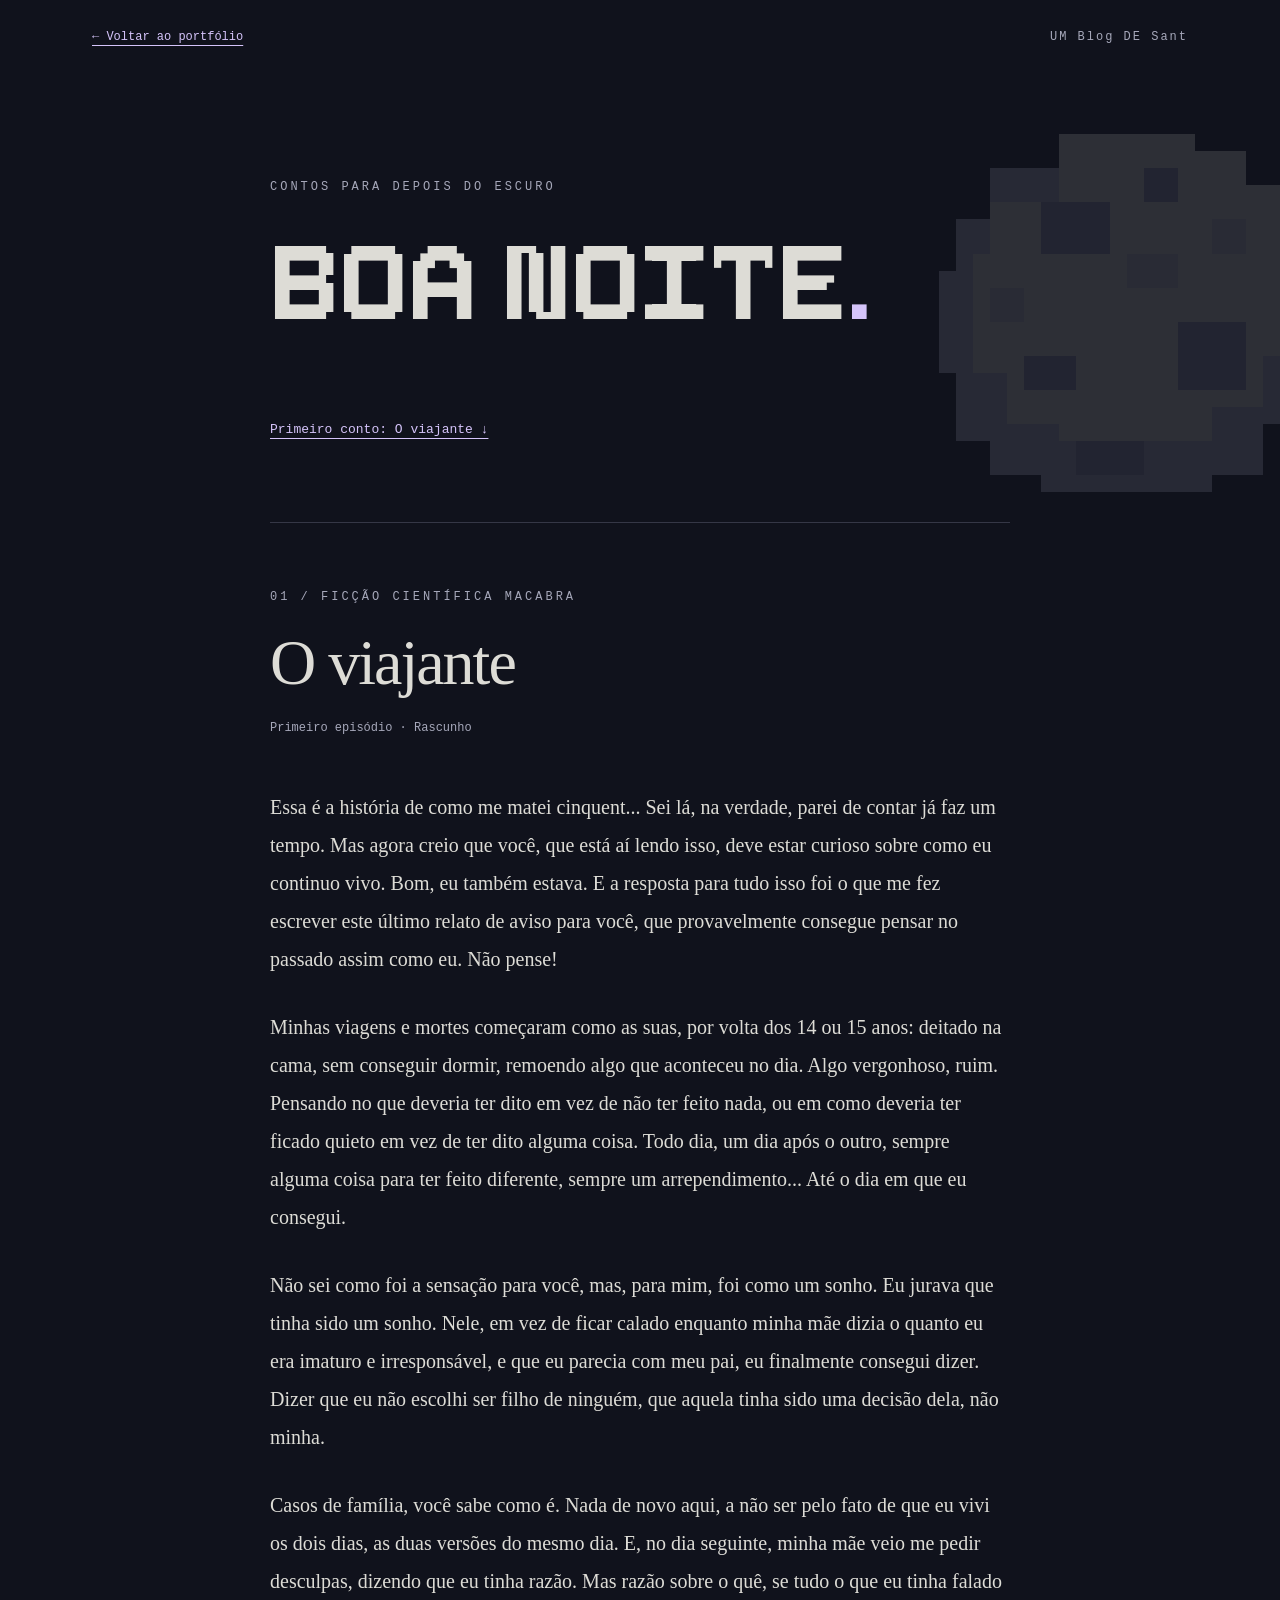
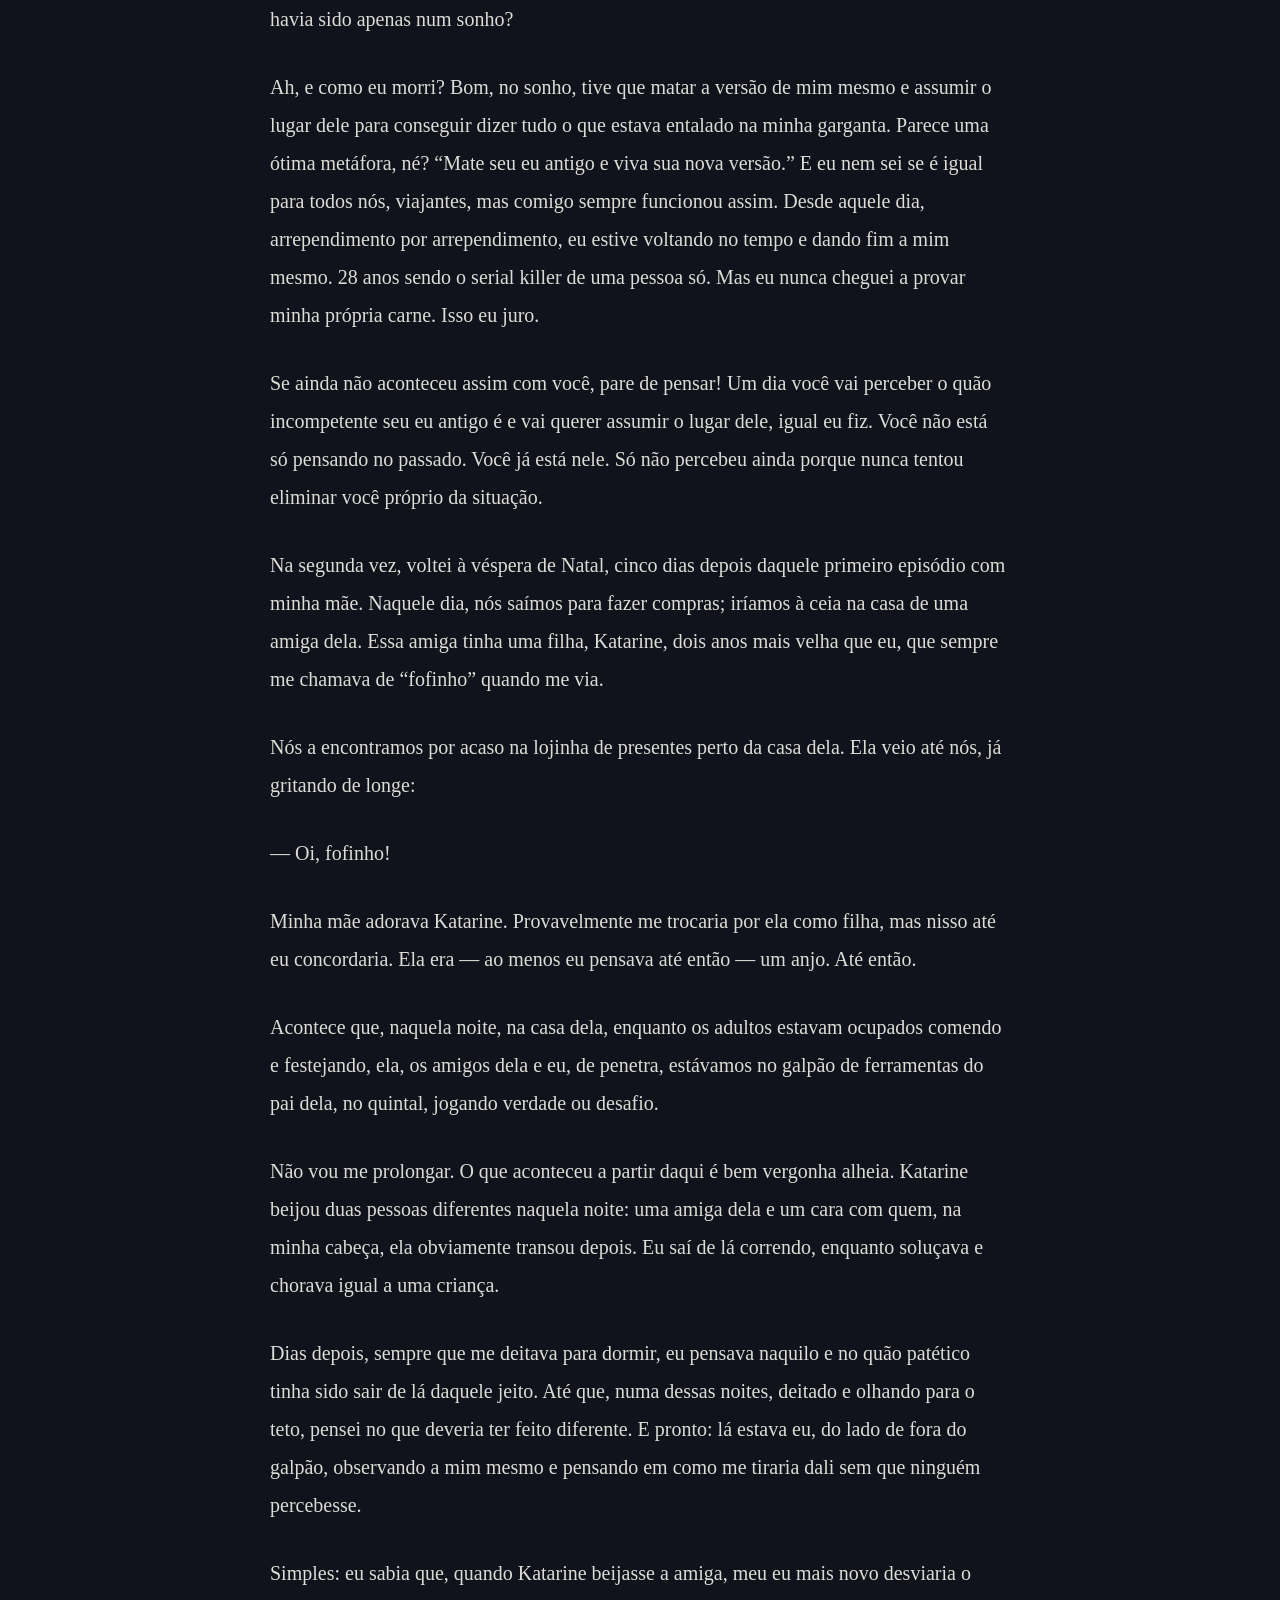
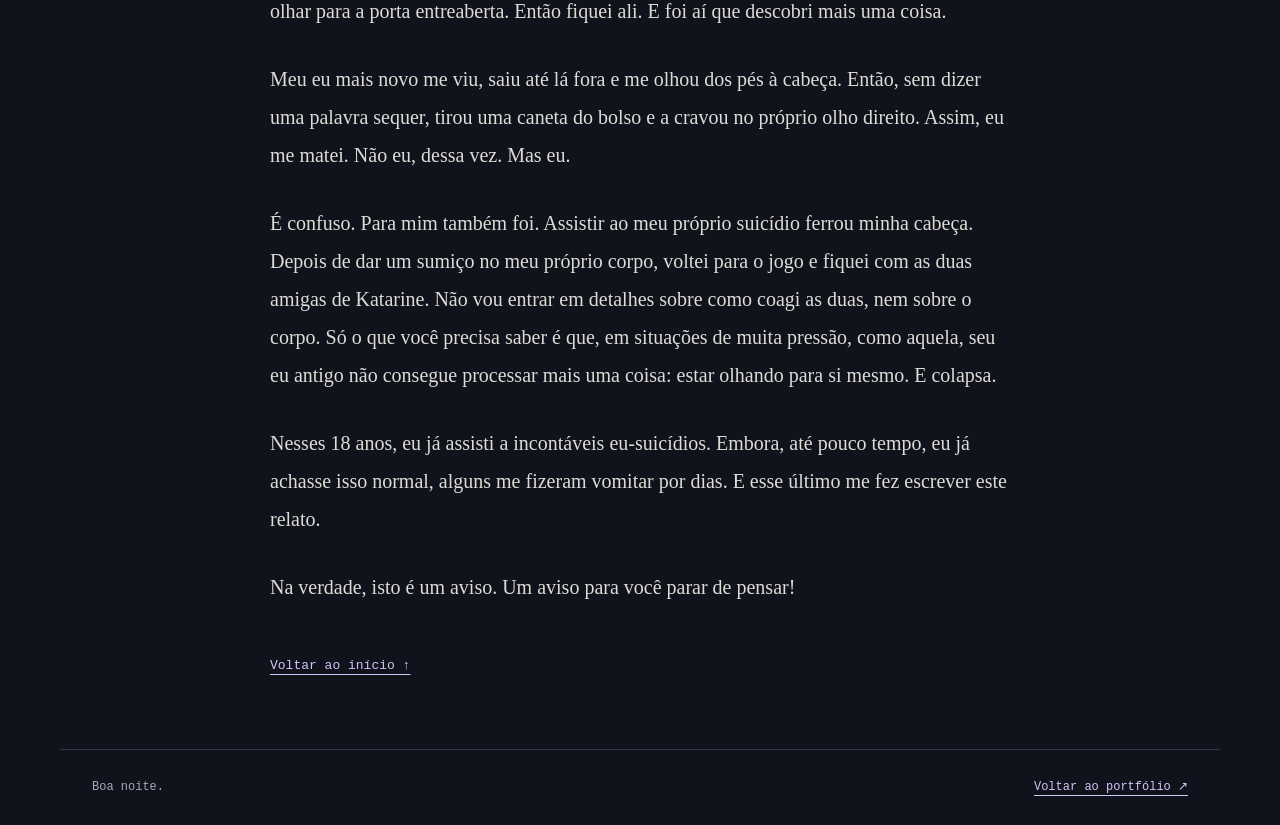
==== blog/index.html @ 8300ffef "Separação de arquivos do blog para uma pasta específica." ====
<!doctype html>
<html lang="pt-BR">
  <head>
    <meta charset="utf-8">
    <meta name="viewport" content="width=device-width, initial-scale=1">
    <meta name="description" content="Boa noite — Blog pessoal de contos de Sant.">
    <title>Boa noite — O viajante</title>
    <link rel="stylesheet" href="blog.css">
  </head>
  <body id="topo">
    <!-- Lua decorativa desenhada em blocos, sem imagem externa. -->
    <svg class="moon" viewBox="0 0 24 24" aria-hidden="true" shape-rendering="crispEdges">
      <path fill="#b7b9cb" d="M8 1h8v1h3v2h2v3h1v3h1v5h-1v3h-2v3h-3v1H7v-1H4v-2H2v-4H1V9h1V6h2V3h4z"/>
      <path fill="#e0dfd6" d="M8 1h8v1h3v2h2v3h1v7h-2v3h-3v2H8v-1H5v-3H3V8h1V5h4z"/>
      <path fill="#9295af" d="M7 5h4v3H7zm8 7h4v4h-4zM6 14h3v2H6zm7-11h2v2h-2zM9 19h4v2H9z"/>
      <path fill="#c4c4ce" d="M12 8h3v2h-3zM4 10h2v2H4zm13-4h2v2h-2z"/>
    </svg>
    <header class="blog-header">
      <a href="../index.html#work">← Voltar ao portfólio</a>
      <span>UM Blog DE <span id="blogAuthor">Sant</span></span>
    </header>
    <main>
      <section class="blog-intro" aria-labelledby="blogTitle">
        <p class="eyebrow">CONTOS PARA DEPOIS DO ESCURO</p>
        <h1 id="blogTitle">Boa noite<span aria-hidden="true">.</span></h1>
        <!-- Descrição do Blog: escreva seu texto dentro do parágrafo abaixo. -->
        <p id="blogDescription" class="blog-description"></p>
        <a class="read-link" href="#o-viajante">Primeiro conto: O viajante ↓</a>
      </section>
      <article id="o-viajante" aria-labelledby="storyTitle">
        <header class="story-header">
          <p class="eyebrow">01 / FICÇÃO CIENTÍFICA MACABRA</p>
          <h2 id="storyTitle">O viajante</h2>
          <p class="story-status">Primeiro episódio · Rascunho</p>
        </header>
        <div class="story-body">
          <p>Essa é a história de como me matei cinquent... Sei lá, na verdade, parei de contar já faz um tempo. Mas agora creio que você, que está aí lendo isso, deve estar curioso sobre como eu continuo vivo. Bom, eu também estava. E a resposta para tudo isso foi o que me fez escrever este último relato de aviso para você, que provavelmente consegue pensar no passado assim como eu. Não pense!</p>
          <p>Minhas viagens e mortes começaram como as suas, por volta dos 14 ou 15 anos: deitado na cama, sem conseguir dormir, remoendo algo que aconteceu no dia. Algo vergonhoso, ruim. Pensando no que deveria ter dito em vez de não ter feito nada, ou em como deveria ter ficado quieto em vez de ter dito alguma coisa. Todo dia, um dia após o outro, sempre alguma coisa para ter feito diferente, sempre um arrependimento... Até o dia em que eu consegui.</p>
          <p>Não sei como foi a sensação para você, mas, para mim, foi como um sonho. Eu jurava que tinha sido um sonho. Nele, em vez de ficar calado enquanto minha mãe dizia o quanto eu era imaturo e irresponsável, e que eu parecia com meu pai, eu finalmente consegui dizer. Dizer que eu não escolhi ser filho de ninguém, que aquela tinha sido uma decisão dela, não minha.</p>
          <p>Casos de família, você sabe como é. Nada de novo aqui, a não ser pelo fato de que eu vivi os dois dias, as duas versões do mesmo dia. E, no dia seguinte, minha mãe veio me pedir desculpas, dizendo que eu tinha razão. Mas razão sobre o quê, se tudo o que eu tinha falado havia sido apenas num sonho?</p>
          <p>Ah, e como eu morri? Bom, no sonho, tive que matar a versão de mim mesmo e assumir o lugar dele para conseguir dizer tudo o que estava entalado na minha garganta. Parece uma ótima metáfora, né? “Mate seu eu antigo e viva sua nova versão.” E eu nem sei se é igual para todos nós, viajantes, mas comigo sempre funcionou assim. Desde aquele dia, arrependimento por arrependimento, eu estive voltando no tempo e dando fim a mim mesmo. 28 anos sendo o serial killer de uma pessoa só. Mas eu nunca cheguei a provar minha própria carne. Isso eu juro.</p>
          <p>Se ainda não aconteceu assim com você, pare de pensar! Um dia você vai perceber o quão incompetente seu eu antigo é e vai querer assumir o lugar dele, igual eu fiz. Você não está só pensando no passado. Você já está nele. Só não percebeu ainda porque nunca tentou eliminar você próprio da situação.</p>
          <p>Na segunda vez, voltei à véspera de Natal, cinco dias depois daquele primeiro episódio com minha mãe. Naquele dia, nós saímos para fazer compras; iríamos à ceia na casa de uma amiga dela. Essa amiga tinha uma filha, Katarine, dois anos mais velha que eu, que sempre me chamava de “fofinho” quando me via.</p>
          <p>Nós a encontramos por acaso na lojinha de presentes perto da casa dela. Ela veio até nós, já gritando de longe:</p>
          <p>— Oi, fofinho!</p>
          <p>Minha mãe adorava Katarine. Provavelmente me trocaria por ela como filha, mas nisso até eu concordaria. Ela era — ao menos eu pensava até então — um anjo. Até então.</p>
          <p>Acontece que, naquela noite, na casa dela, enquanto os adultos estavam ocupados comendo e festejando, ela, os amigos dela e eu, de penetra, estávamos no galpão de ferramentas do pai dela, no quintal, jogando verdade ou desafio.</p>
          <p>Não vou me prolongar. O que aconteceu a partir daqui é bem vergonha alheia. Katarine beijou duas pessoas diferentes naquela noite: uma amiga dela e um cara com quem, na minha cabeça, ela obviamente transou depois. Eu saí de lá correndo, enquanto soluçava e chorava igual a uma criança.</p>
          <p>Dias depois, sempre que me deitava para dormir, eu pensava naquilo e no quão patético tinha sido sair de lá daquele jeito. Até que, numa dessas noites, deitado e olhando para o teto, pensei no que deveria ter feito diferente. E pronto: lá estava eu, do lado de fora do galpão, observando a mim mesmo e pensando em como me tiraria dali sem que ninguém percebesse.</p>
          <p>Simples: eu sabia que, quando Katarine beijasse a amiga, meu eu mais novo desviaria o olhar para a porta entreaberta. Então fiquei ali. E foi aí que descobri mais uma coisa.</p>
          <p>Meu eu mais novo me viu, saiu até lá fora e me olhou dos pés à cabeça. Então, sem dizer uma palavra sequer, tirou uma caneta do bolso e a cravou no próprio olho direito. Assim, eu me matei. Não eu, dessa vez. Mas eu.</p>
          <p>É confuso. Para mim também foi. Assistir ao meu próprio suicídio ferrou minha cabeça. Depois de dar um sumiço no meu próprio corpo, voltei para o jogo e fiquei com as duas amigas de Katarine. Não vou entrar em detalhes sobre como coagi as duas, nem sobre o corpo. Só o que você precisa saber é que, em situações de muita pressão, como aquela, seu eu antigo não consegue processar mais uma coisa: estar olhando para si mesmo. E colapsa.</p>
          <p>Nesses 18 anos, eu já assisti a incontáveis eu-suicídios. Embora, até pouco tempo, eu já achasse isso normal, alguns me fizeram vomitar por dias. E esse último me fez escrever este relato.</p>
          <p>Na verdade, isto é um aviso. Um aviso para você parar de pensar!</p>
        </div>
        <a class="read-link" href="#topo">Voltar ao início ↑</a>
      </article>
    </main>
    <footer>Boa noite. <a href="../index.html#work">Voltar ao portfólio ↗</a></footer>
    <script src="../content.js"></script>
    <script src="blog.js"></script>
  </body>
</html>
---- blog/blog.css ----
/* Identidade noturna do Blog, independente dos temas do portfólio. */
@font-face {
  font-family: 'Pixeboy';
  src: url('../fonts/Pixeboy.ttf') format('truetype');
  font-display: swap;
}
:root {
  color-scheme: dark;
  --night: #10121c;
  --text: #dddcd6;
  --muted: #a6a8ba;
  --accent: #d5c4fa;
}
* {
  box-sizing: border-box;
}
html {
  scroll-padding-top: 30px;
}
body {
  margin: 0;
  background: var(--night);
  color: var(--text);
  font-family: Georgia, 'Times New Roman', serif;
}
a {
  color: var(--accent);
  text-underline-offset: 5px;
}
a:hover {
  color: #fff;
}
a:focus-visible {
  outline: 2px solid var(--accent);
  outline-offset: 6px;
}
/* O SVG usa uma grade de 24 unidades e fica atrás de toda a leitura. */
.moon {
  position: fixed;
  width: clamp(200px, 32vw, 480px);
  top: 13vh;
  right: -4vw;
  opacity: .14;
  pointer-events: none;
  z-index: -1;
}
.blog-header,
footer {
  max-width: 1160px;
  margin: auto;
  padding: 28px 32px;
  display: flex;
  align-items: center;
  justify-content: space-between;
  gap: 24px;
  font: 12px/1.6 monospace;
}
.blog-header > span {
  color: var(--muted);
  letter-spacing: 2px;
}
main {
  width: min(100% - 48px, 740px);
  margin: auto;
}
.blog-intro {
  padding: 90px 0 80px;
}
.eyebrow {
  font: 12px/1.8 monospace;
  letter-spacing: 3px;
  color: var(--muted);
}
h1 {
  margin: 20px 0;
  font: 400 clamp(80px, 16vw, 146px)/.9 'Pixeboy', monospace;
  letter-spacing: 1px;
}
h1 span {
  color: var(--accent);
}
.blog-description {
  min-height: 32px;
  line-height: 1.8;
}
.read-link {
  display: inline-block;
  font: 13px/1.8 monospace;
}
article {
  padding: 52px 0 72px;
  border-top: 1px solid #353746;
}
h2 {
  margin: 18px 0;
  font-size: clamp(40px, 8vw, 64px);
  font-weight: 400;
  letter-spacing: -2px;
}
.story-status {
  color: var(--muted);
  font: 12px/1.8 monospace;
}
.story-body {
  margin: 48px 0;
  font-size: clamp(18px, 2vw, 20px);
  line-height: 1.9;
  overflow-wrap: break-word;
}
.story-body p {
  margin: 0 0 1.5em;
}
footer {
  border-top: 1px solid #353746;
  color: var(--muted);
}
@media (max-width: 600px) {
  .blog-header,
  footer {
    padding: 24px;
    align-items: flex-start;
    flex-direction: column;
    gap: 12px;
  }
  .blog-intro {
    padding: 64px 0 56px;
  }
  .moon {
    width: 240px;
    top: 130px;
    right: -70px;
  }
  .eyebrow {
    letter-spacing: 2px;
  }
}
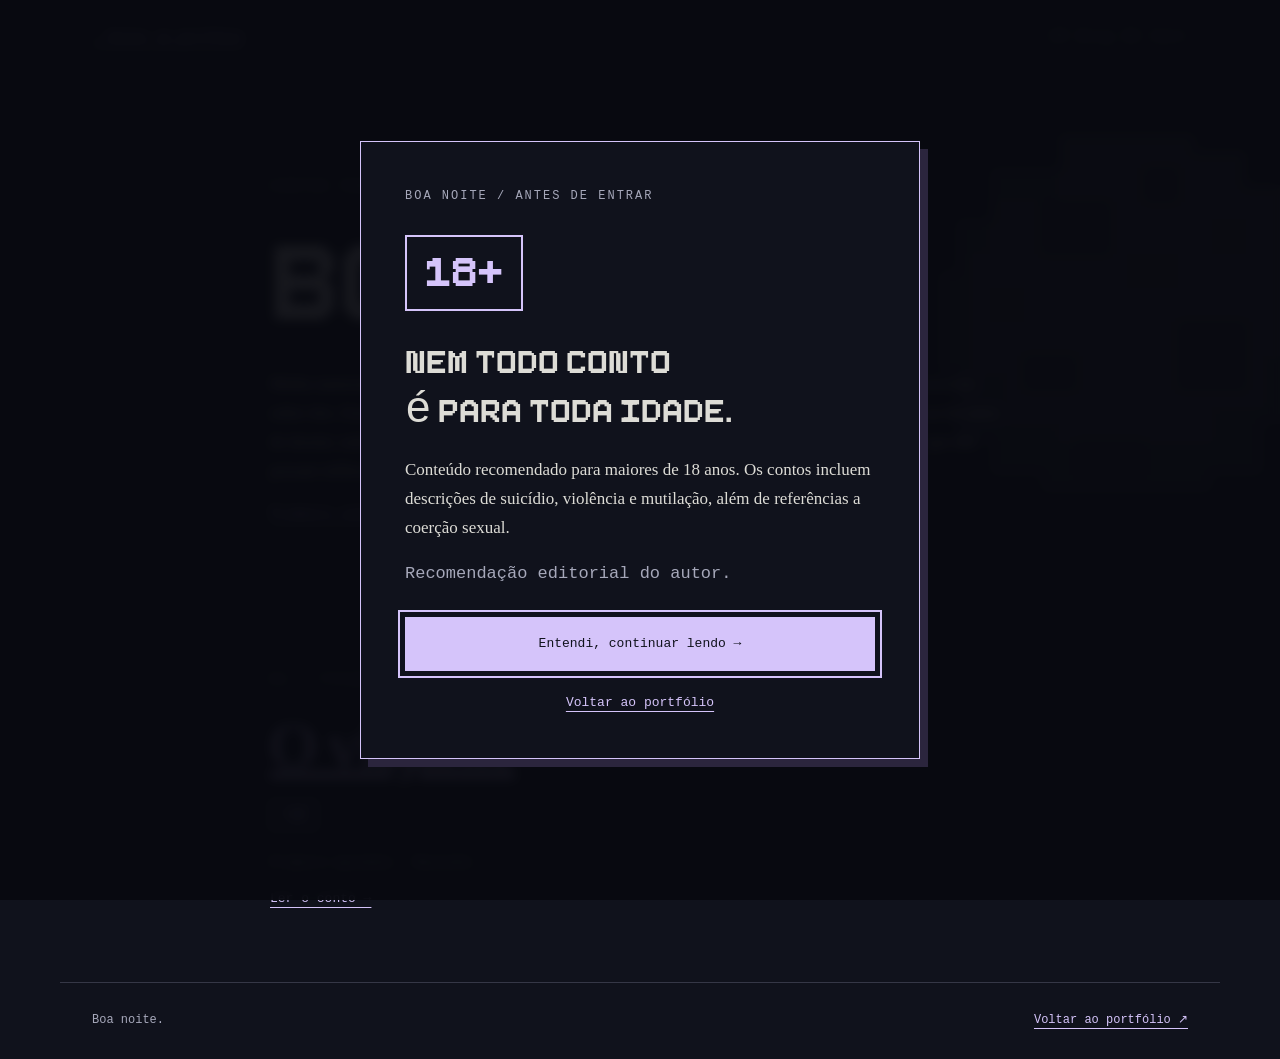
==== commit 6933b60f: "Ajuste de paginas e inserção de aviso de conteudo." ====
--- a/blog/index.html
+++ b/blog/index.html
@@ -4,7 +4,7 @@
     <meta charset="utf-8">
     <meta name="viewport" content="width=device-width, initial-scale=1">
     <meta name="description" content="Boa noite — Blog pessoal de contos de Sant.">
-    <title>Boa noite — O viajante</title>
+    <title>Boa noite — Blog de contos</title>
     <link rel="stylesheet" href="blog.css">
   </head>
   <body id="topo">
@@ -23,40 +23,35 @@
       <section class="blog-intro" aria-labelledby="blogTitle">
         <p class="eyebrow">CONTOS PARA DEPOIS DO ESCURO</p>
         <h1 id="blogTitle">Boa noite<span aria-hidden="true">.</span></h1>
-        <!-- Descrição do Blog: escreva seu texto dentro do parágrafo abaixo. -->
-        <p id="blogDescription" class="blog-description"></p>
-        <a class="read-link" href="#o-viajante">Primeiro conto: O viajante ↓</a>
+
+        <!-- Descrição do Blog -->
+
+        <p id="blogDescription" class="blog-description">Minha namorada sempre diz que meus sonhos parecem roteiros de filmes, então eu finalmente decidi escrever sobre eles. Este Blog é um espaço para compartilhar essas histórias. Peço por favor que tenha cuidado ao ler antes de dormir, tudo escrito aqui foi baseado em experiências reais, dentro de mim, e eu não posso garantir que não possam infiltrar em você tambem.</p>
+        <a class="read-link" href="o-viajante.html">Primeiro conto: O viajante →</a>
       </section>
       <article id="o-viajante" aria-labelledby="storyTitle">
         <header class="story-header">
           <p class="eyebrow">01 / FICÇÃO CIENTÍFICA MACABRA</p>
-          <h2 id="storyTitle">O viajante</h2>
+          <h2 id="storyTitle"><a href="o-viajante.html">O viajante</a></h2>
+          <p class="content-rating" aria-label="Recomendado para maiores de 18 anos">+18</p>
           <p class="story-status">Primeiro episódio · Rascunho</p>
         </header>
-        <div class="story-body">
-          <p>Essa é a história de como me matei cinquent... Sei lá, na verdade, parei de contar já faz um tempo. Mas agora creio que você, que está aí lendo isso, deve estar curioso sobre como eu continuo vivo. Bom, eu também estava. E a resposta para tudo isso foi o que me fez escrever este último relato de aviso para você, que provavelmente consegue pensar no passado assim como eu. Não pense!</p>
-          <p>Minhas viagens e mortes começaram como as suas, por volta dos 14 ou 15 anos: deitado na cama, sem conseguir dormir, remoendo algo que aconteceu no dia. Algo vergonhoso, ruim. Pensando no que deveria ter dito em vez de não ter feito nada, ou em como deveria ter ficado quieto em vez de ter dito alguma coisa. Todo dia, um dia após o outro, sempre alguma coisa para ter feito diferente, sempre um arrependimento... Até o dia em que eu consegui.</p>
-          <p>Não sei como foi a sensação para você, mas, para mim, foi como um sonho. Eu jurava que tinha sido um sonho. Nele, em vez de ficar calado enquanto minha mãe dizia o quanto eu era imaturo e irresponsável, e que eu parecia com meu pai, eu finalmente consegui dizer. Dizer que eu não escolhi ser filho de ninguém, que aquela tinha sido uma decisão dela, não minha.</p>
-          <p>Casos de família, você sabe como é. Nada de novo aqui, a não ser pelo fato de que eu vivi os dois dias, as duas versões do mesmo dia. E, no dia seguinte, minha mãe veio me pedir desculpas, dizendo que eu tinha razão. Mas razão sobre o quê, se tudo o que eu tinha falado havia sido apenas num sonho?</p>
-          <p>Ah, e como eu morri? Bom, no sonho, tive que matar a versão de mim mesmo e assumir o lugar dele para conseguir dizer tudo o que estava entalado na minha garganta. Parece uma ótima metáfora, né? “Mate seu eu antigo e viva sua nova versão.” E eu nem sei se é igual para todos nós, viajantes, mas comigo sempre funcionou assim. Desde aquele dia, arrependimento por arrependimento, eu estive voltando no tempo e dando fim a mim mesmo. 28 anos sendo o serial killer de uma pessoa só. Mas eu nunca cheguei a provar minha própria carne. Isso eu juro.</p>
-          <p>Se ainda não aconteceu assim com você, pare de pensar! Um dia você vai perceber o quão incompetente seu eu antigo é e vai querer assumir o lugar dele, igual eu fiz. Você não está só pensando no passado. Você já está nele. Só não percebeu ainda porque nunca tentou eliminar você próprio da situação.</p>
-          <p>Na segunda vez, voltei à véspera de Natal, cinco dias depois daquele primeiro episódio com minha mãe. Naquele dia, nós saímos para fazer compras; iríamos à ceia na casa de uma amiga dela. Essa amiga tinha uma filha, Katarine, dois anos mais velha que eu, que sempre me chamava de “fofinho” quando me via.</p>
-          <p>Nós a encontramos por acaso na lojinha de presentes perto da casa dela. Ela veio até nós, já gritando de longe:</p>
-          <p>— Oi, fofinho!</p>
-          <p>Minha mãe adorava Katarine. Provavelmente me trocaria por ela como filha, mas nisso até eu concordaria. Ela era — ao menos eu pensava até então — um anjo. Até então.</p>
-          <p>Acontece que, naquela noite, na casa dela, enquanto os adultos estavam ocupados comendo e festejando, ela, os amigos dela e eu, de penetra, estávamos no galpão de ferramentas do pai dela, no quintal, jogando verdade ou desafio.</p>
-          <p>Não vou me prolongar. O que aconteceu a partir daqui é bem vergonha alheia. Katarine beijou duas pessoas diferentes naquela noite: uma amiga dela e um cara com quem, na minha cabeça, ela obviamente transou depois. Eu saí de lá correndo, enquanto soluçava e chorava igual a uma criança.</p>
-          <p>Dias depois, sempre que me deitava para dormir, eu pensava naquilo e no quão patético tinha sido sair de lá daquele jeito. Até que, numa dessas noites, deitado e olhando para o teto, pensei no que deveria ter feito diferente. E pronto: lá estava eu, do lado de fora do galpão, observando a mim mesmo e pensando em como me tiraria dali sem que ninguém percebesse.</p>
-          <p>Simples: eu sabia que, quando Katarine beijasse a amiga, meu eu mais novo desviaria o olhar para a porta entreaberta. Então fiquei ali. E foi aí que descobri mais uma coisa.</p>
-          <p>Meu eu mais novo me viu, saiu até lá fora e me olhou dos pés à cabeça. Então, sem dizer uma palavra sequer, tirou uma caneta do bolso e a cravou no próprio olho direito. Assim, eu me matei. Não eu, dessa vez. Mas eu.</p>
-          <p>É confuso. Para mim também foi. Assistir ao meu próprio suicídio ferrou minha cabeça. Depois de dar um sumiço no meu próprio corpo, voltei para o jogo e fiquei com as duas amigas de Katarine. Não vou entrar em detalhes sobre como coagi as duas, nem sobre o corpo. Só o que você precisa saber é que, em situações de muita pressão, como aquela, seu eu antigo não consegue processar mais uma coisa: estar olhando para si mesmo. E colapsa.</p>
-          <p>Nesses 18 anos, eu já assisti a incontáveis eu-suicídios. Embora, até pouco tempo, eu já achasse isso normal, alguns me fizeram vomitar por dias. E esse último me fez escrever este relato.</p>
-          <p>Na verdade, isto é um aviso. Um aviso para você parar de pensar!</p>
-        </div>
-        <a class="read-link" href="#topo">Voltar ao início ↑</a>
+        <a class="read-link" href="o-viajante.html">Ler o conto →</a>
       </article>
     </main>
     <footer>Boa noite. <a href="../index.html#work">Voltar ao portfólio ↗</a></footer>
+    <!-- Aviso editorial apresentado a cada abertura do Blog. -->
+    <dialog id="ageNotice" class="age-notice" aria-labelledby="ageNoticeTitle" aria-describedby="ageNoticeDescription">
+      <p class="eyebrow">BOA NOITE / ANTES DE ENTRAR</p>
+      <span class="age-badge" aria-label="18 anos ou mais">18+</span>
+      <h2 id="ageNoticeTitle">Nem todo conto<br>é para toda idade.</h2>
+      <p id="ageNoticeDescription">Conteúdo recomendado para maiores de 18 anos. Os contos incluem descrições de suicídio, violência e mutilação, além de referências a coerção sexual.</p>
+      <p class="age-note">Recomendação editorial do autor.</p>
+      <div class="age-actions">
+        <button id="continueReading" type="button" autofocus>Entendi, continuar lendo →</button>
+        <a href="../index.html#work">Voltar ao portfólio</a>
+      </div>
+    </dialog>
     <script src="../content.js"></script>
     <script src="blog.js"></script>
   </body>
--- a/blog/blog.css
+++ b/blog/blog.css
@@ -101,6 +101,20 @@
   color: var(--muted);
   font: 12px/1.8 monospace;
 }
+/* Título e faixa etária compartilhados pela chamada e pela página do conto. */
+.story-title {
+  margin: 18px 0;
+  font: 400 clamp(40px, 8vw, 64px)/1.15 Georgia, 'Times New Roman', serif;
+  letter-spacing: -2px;
+}
+.content-rating {
+  display: inline-block;
+  margin: 0 0 12px;
+  padding: 6px 10px;
+  border: 1px solid var(--accent);
+  color: var(--accent);
+  font: 700 14px/1 monospace;
+}
 .story-body {
   margin: 48px 0;
   font-size: clamp(18px, 2vw, 20px);
@@ -113,6 +127,74 @@
 footer {
   border-top: 1px solid #353746;
   color: var(--muted);
+}
+/* Janela de aviso: mesma paleta noturna e bordas retas da lua pixelada. */
+body.notice-open {
+  overflow: hidden;
+}
+.age-notice {
+  width: min(560px, calc(100% - 32px));
+  max-height: calc(100dvh - 32px);
+  padding: clamp(24px, 5vw, 44px);
+  overflow-y: auto;
+  background: var(--night);
+  color: var(--text);
+  border: 1px solid var(--accent);
+  box-shadow: 8px 8px 0 #2b253d;
+}
+.age-notice::backdrop {
+  background: #080910ed;
+  backdrop-filter: blur(6px);
+}
+.age-notice .eyebrow {
+  margin-top: 0;
+  letter-spacing: 2px;
+}
+.age-badge {
+  display: inline-block;
+  margin-top: 16px;
+  padding: 8px 18px;
+  border: 2px solid var(--accent);
+  color: var(--accent);
+  font: 56px/1 'Pixeboy', monospace;
+}
+.age-notice h2 {
+  font: 400 clamp(32px, 7vw, 44px)/1.1 'Pixeboy', monospace;
+  letter-spacing: 0;
+  margin: 28px 0 20px;
+}
+.age-notice > p:not(.eyebrow) {
+  font-size: 17px;
+  line-height: 1.7;
+}
+.age-notice .age-note {
+  color: var(--muted);
+  font: 12px/1.6 monospace;
+}
+.age-actions {
+  display: flex;
+  flex-direction: column;
+  align-items: stretch;
+  gap: 22px;
+  margin-top: 28px;
+  text-align: center;
+  font: 13px/1.6 monospace;
+}
+.age-actions button {
+  padding: 16px;
+  border: 1px solid var(--accent);
+  border-radius: 0;
+  background: var(--accent);
+  color: var(--night);
+  font: inherit;
+  cursor: pointer;
+}
+.age-actions button:hover {
+  background: #e9dfff;
+}
+.age-actions button:focus-visible {
+  outline: 2px solid var(--accent);
+  outline-offset: 5px;
 }
 @media (max-width: 600px) {
   .blog-header,
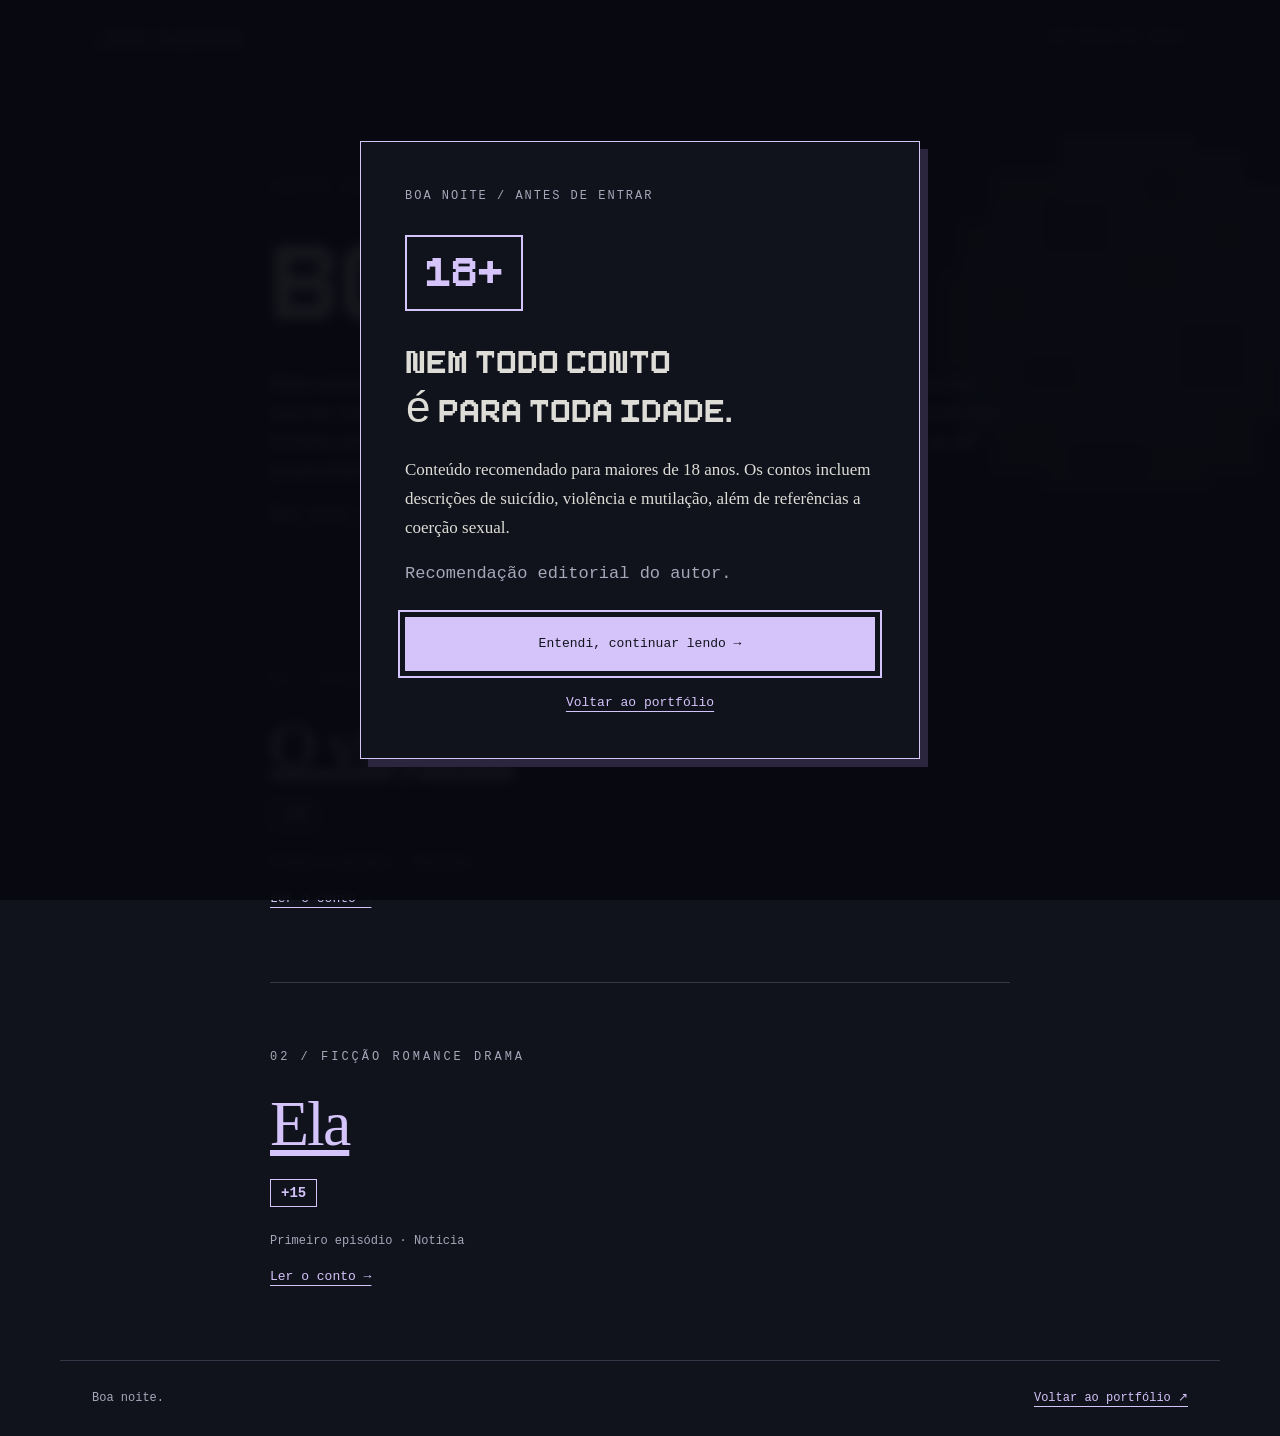
==== commit 9ca08795: "Adição de novos contos e correção de erros de digitação." ====
--- a/blog/index.html
+++ b/blog/index.html
@@ -27,17 +27,28 @@
         <!-- Descrição do Blog -->
 
         <p id="blogDescription" class="blog-description">Minha namorada sempre diz que meus sonhos parecem roteiros de filmes, então eu finalmente decidi escrever sobre eles. Este Blog é um espaço para compartilhar essas histórias. Peço por favor que tenha cuidado ao ler antes de dormir, tudo escrito aqui foi baseado em experiências reais, dentro de mim, e eu não posso garantir que não possam infiltrar em você tambem.</p>
-        <a class="read-link" href="o-viajante.html">Primeiro conto: O viajante →</a>
+        <a class="read-link" href="Ela/Ela.html">Novo conto: Ela →</a>
       </section>
       <article id="o-viajante" aria-labelledby="storyTitle">
         <header class="story-header">
           <p class="eyebrow">01 / FICÇÃO CIENTÍFICA MACABRA</p>
-          <h2 id="storyTitle"><a href="o-viajante.html">O viajante</a></h2>
+          <h2 id="storyTitle"><a href="O%20viajante/o-viajante.html">O viajante</a></h2>
           <p class="content-rating" aria-label="Recomendado para maiores de 18 anos">+18</p>
           <p class="story-status">Primeiro episódio · Rascunho</p>
         </header>
-        <a class="read-link" href="o-viajante.html">Ler o conto →</a>
+        <a class="read-link" href="O%20viajante/o-viajante.html">Ler o conto →</a>
       </article>
+
+      <article id="Ela" aria-labelledby="storyTitle">
+        <header class="story-header">
+          <p class="eyebrow">02 / FICÇÃO ROMANCE DRAMA</p>
+          <h2 id="storyTitle"><a href="Ela/Ela.html">Ela</a></h2>
+          <p class="content-rating" aria-label="Recomendado para maiores de 15 anos">+15</p>
+          <p class="story-status">Primeiro episódio · Noticia</p>
+        </header>
+        <a class="read-link" href="Ela/Ela.html">Ler o conto →</a>
+      </article>
+
     </main>
     <footer>Boa noite. <a href="../index.html#work">Voltar ao portfólio ↗</a></footer>
     <!-- Aviso editorial apresentado a cada abertura do Blog. -->
--- a/blog/blog.css
+++ b/blog/blog.css
@@ -87,6 +87,10 @@
   display: inline-block;
   font: 13px/1.8 monospace;
 }
+.read-link-next {
+  font: 13px/1.8 monospace;
+  text-align: center;
+}
 article {
   padding: 52px 0 72px;
   border-top: 1px solid #353746;
@@ -107,6 +111,13 @@
   font: 400 clamp(40px, 8vw, 64px)/1.15 Georgia, 'Times New Roman', serif;
   letter-spacing: -2px;
 }
+/* Capítulo com metade do tamanho responsivo do título principal do conto. */
+.capitulo-style {
+  text-align: center;
+  font-size: clamp(20px, 4vw, 32px);
+  line-height: 1.3;
+  letter-spacing: -1px;
+}
 .content-rating {
   display: inline-block;
   margin: 0 0 12px;
@@ -127,6 +138,20 @@
 footer {
   border-top: 1px solid #353746;
   color: var(--muted);
+}
+/* Links de leitura em lados opostos, inclusive nas telas estreitas. */
+.chapter-navigation {
+  display: flex;
+  justify-content: space-between;
+  align-items: center;
+  gap: 24px;
+}
+.chapter-navigation > a {
+  min-width: 0;
+}
+.chapter-navigation .read-link-next {
+  margin-left: auto;
+  text-align: right;
 }
 /* Janela de aviso: mesma paleta noturna e bordas retas da lua pixelada. */
 body.notice-open {
@@ -216,3 +241,97 @@
     letter-spacing: 2px;
   }
 }
+
+.censurado {
+  background-color: #dbc7c7;
+  color: #dbc7c7;
+}
+
+/* Pedido de apoio entre episódios, com a mesma identidade noturna do Blog. */
+.support-option {
+  padding: 28px 0;
+  margin: 28px 0;
+  border-top: 1px solid #353746;
+}
+.support-option h2 {
+  font: 400 clamp(26px, 5vw, 36px)/1.2 Georgia, 'Times New Roman', serif;
+  letter-spacing: -1px;
+}
+.share-actions {
+  display: flex;
+  flex-wrap: wrap;
+  gap: 12px;
+}
+.share-actions a,
+.share-actions button {
+  padding: 12px 16px;
+  border: 1px solid var(--accent);
+  border-radius: 0;
+  background: transparent;
+  color: var(--accent);
+  font: 13px/1.6 monospace;
+  text-decoration: none;
+  cursor: pointer;
+}
+.share-actions [hidden] {
+  display: none;
+}
+.share-actions a:hover,
+.share-actions button:hover {
+  background: #d5c4fa15;
+}
+.share-actions button:focus-visible {
+  outline: 2px solid var(--accent);
+  outline-offset: 4px;
+}
+.support-copy .support-status {
+  margin: 16px 0 0;
+  color: var(--muted);
+  font: 12px/1.7 monospace;
+}
+#shareFallback {
+  width: 100%;
+  min-height: 120px;
+  padding: 12px;
+  background: var(--night);
+  color: var(--text);
+  border: 1px solid var(--accent);
+  font: 14px/1.6 monospace;
+}
+.pix-area {
+  display: flex;
+  flex-wrap: wrap;
+  align-items: center;
+  gap: 24px;
+}
+.pix-placeholder {
+  width: 176px;
+  aspect-ratio: 1;
+  display: flex;
+  flex-direction: column;
+  justify-content: center;
+  align-items: center;
+  border: 1px dashed var(--muted);
+  color: var(--muted);
+  font: 13px/1.8 monospace;
+}
+.pix-placeholder > span:first-child {
+  font-size: 28px;
+}
+.pix-key {
+  overflow-wrap: anywhere;
+  color: var(--accent);
+}
+
+/* Mantém o contador ao lado do último controle de compartilhamento. */
+.share-last-action {
+  display: flex;
+  align-items: center;
+  gap: 12px;
+  max-width: 100%;
+}
+.share-count {
+  max-width: 180px;
+  color: var(--muted);
+  font: 12px/1.6 monospace;
+}
